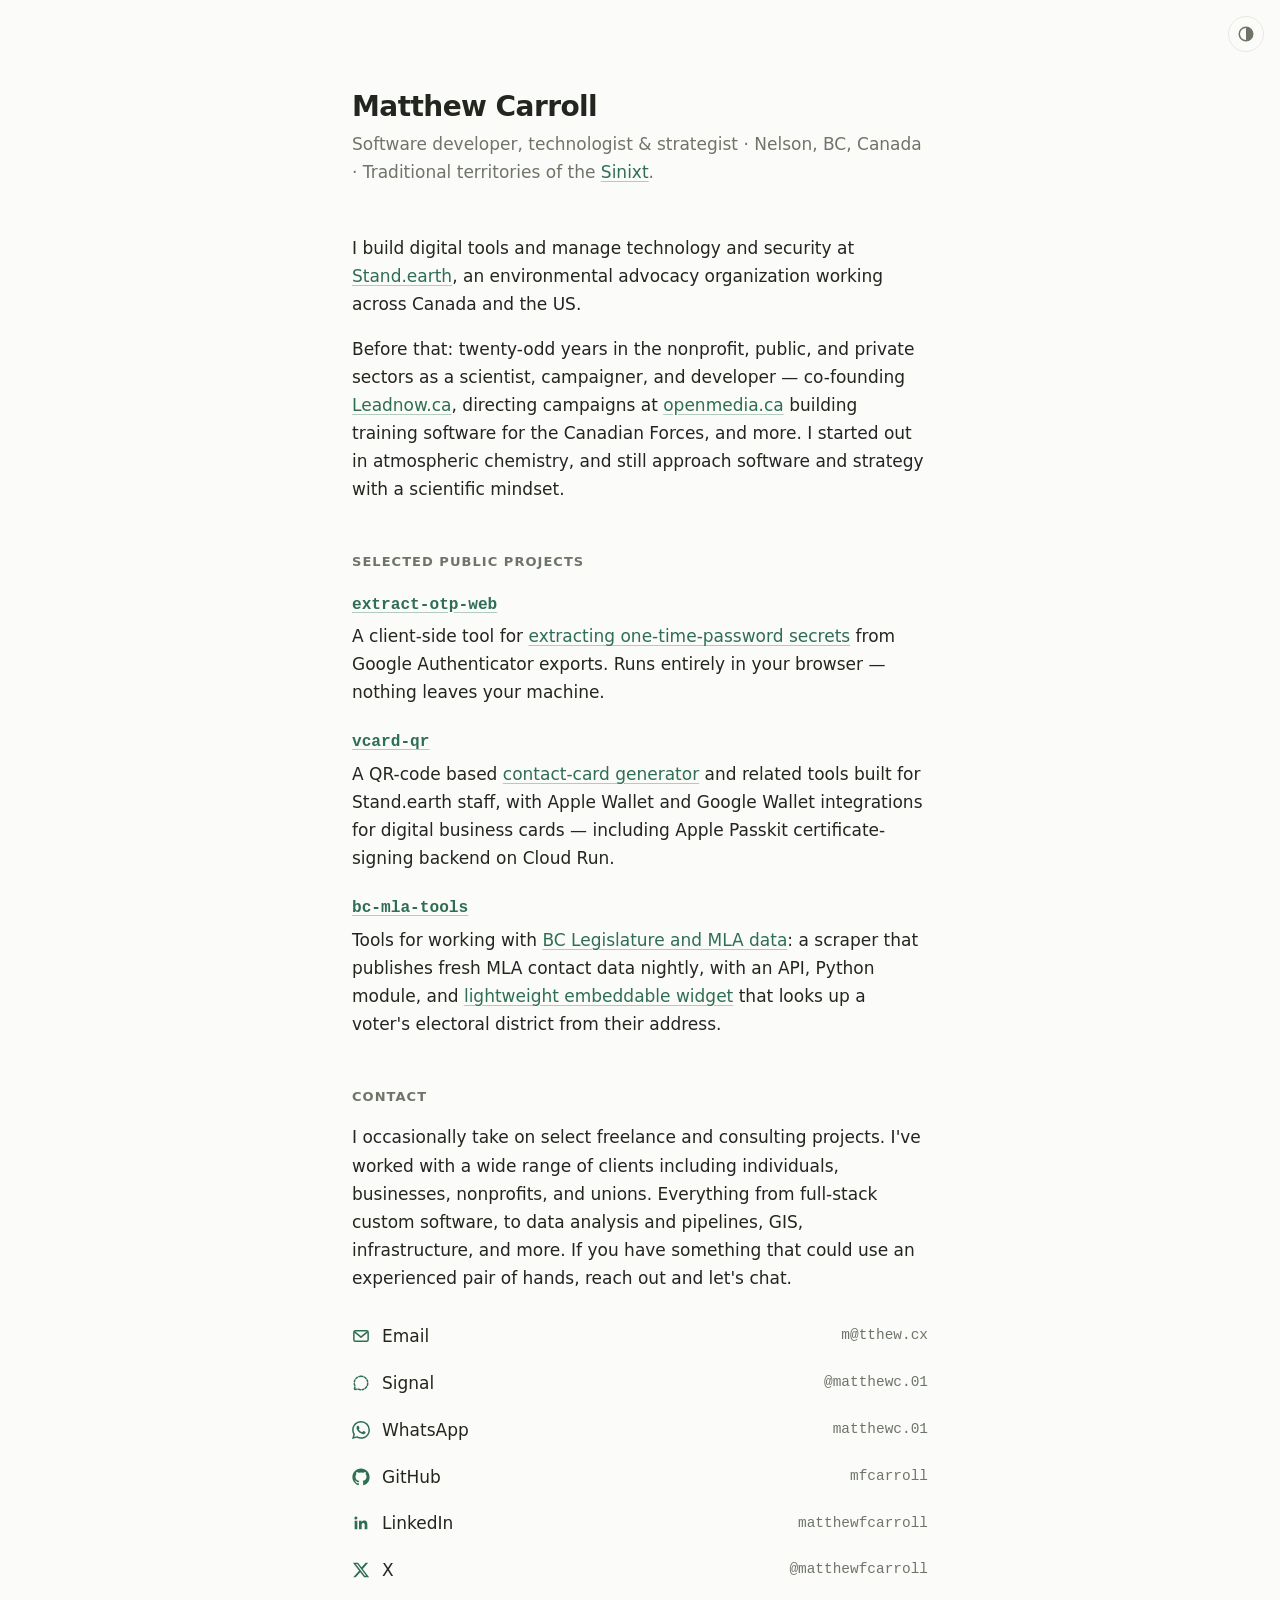
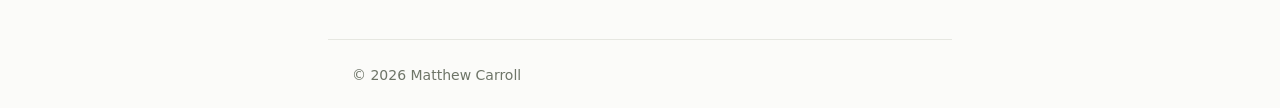
==== index.html @ 34e5c2fe "Initial landing page: bio, selected work, contact, adaptive theme, Pages deploy workflow" ====
<!doctype html>
<html lang="en">
  <head>
    <meta charset="utf-8" />
    <meta name="viewport" content="width=device-width, initial-scale=1" />
    <title>Matthew Carroll — Software Developer</title>
    <meta
      name="description"
      content="Matthew Carroll is a software developer, technologist and strategist in Nelson, BC, Canada."
    />
    <link rel="canonical" href="https://matthewcarroll.ca/" />
    <meta property="og:title" content="Matthew Carroll" />
    <meta
      property="og:description"
      content="Software developer technologist and strategist in Nelson, BC, Canada."
    />
    <meta property="og:url" content="https://matthewcarroll.ca/" />
    <meta property="og:type" content="website" />
    <link rel="icon" href="favicon.svg" type="image/svg+xml" />
    <meta
      name="theme-color"
      media="(prefers-color-scheme: light)"
      content="#fbfbf9"
    />
    <meta
      name="theme-color"
      media="(prefers-color-scheme: dark)"
      content="#15181b"
    />
    <script>
      // Apply a stored theme override before first paint to avoid a flash.
      (function () {
        var t = localStorage.getItem("theme");
        if (t === "light" || t === "dark")
          document.documentElement.dataset.theme = t;
      })();
    </script>
    <link rel="stylesheet" href="styles.css" />
  </head>
  <body>
    <button class="theme-toggle" type="button" aria-label="Theme: system">
      <svg
        class="icon-system"
        viewBox="0 0 24 24"
        width="18"
        height="18"
        aria-hidden="true"
      >
        <circle
          cx="12"
          cy="12"
          r="9"
          fill="none"
          stroke="currentColor"
          stroke-width="2"
        />
        <path d="M12 3a9 9 0 0 1 0 18z" fill="currentColor" />
      </svg>
      <svg
        class="icon-light"
        viewBox="0 0 24 24"
        width="18"
        height="18"
        aria-hidden="true"
      >
        <circle cx="12" cy="12" r="4.5" fill="currentColor" />
        <g stroke="currentColor" stroke-width="2" stroke-linecap="round">
          <path
            d="M12 2.5v2.5M12 19v2.5M2.5 12H5M19 12h2.5M5.3 5.3l1.8 1.8M16.9 16.9l1.8 1.8M18.7 5.3l-1.8 1.8M7.1 16.9l-1.8 1.8"
          />
        </g>
      </svg>
      <svg
        class="icon-dark"
        viewBox="0 0 24 24"
        width="18"
        height="18"
        aria-hidden="true"
      >
        <path
          d="M20.5 14.5A8.5 8.5 0 0 1 9.5 3.5a8.5 8.5 0 1 0 11 11z"
          fill="currentColor"
        />
      </svg>
    </button>

    <main>
      <header>
        <h1>Matthew Carroll</h1>
        <p class="tagline">
          Software developer, technologist &amp; strategist · Nelson, BC, Canada
          · Traditional territories of the
          <a href="https://sinixt.org/" target="_blank">Sinixt</a>.
        </p>
      </header>

      <section aria-label="About">
        <p>
          I build digital tools and manage technology and security at
          <a href="https://stand.earth" target="_blank">Stand.earth</a>, an
          environmental advocacy organization working across Canada and the US.
        </p>
        <p>
          Before that: twenty-odd years in the nonprofit, public, and private
          sectors as a scientist, campaigner, and developer — co-founding
          <a href="https://leadnow.ca" target="_blank">Leadnow.ca</a>, directing
          campaigns at
          <a href="https://openmedia.ca" target="_blank">openmedia.ca</a>
          building training software for the Canadian Forces, and more. I
          started out in atmospheric chemistry, and still approach software and
          strategy with a scientific mindset.
        </p>
      </section>

      <section aria-labelledby="work-heading">
        <h2 id="work-heading">Selected public projects</h2>
        <ul class="work">
          <li>
            <a
              href="https://github.com/mfcarroll/extract-otp-web"
              target="_blank"
              >extract-otp-web</a
            >
            <p>
              A client-side tool for
              <a
                href="https://mfcarroll.github.io/extract-otp-web/"
                target="_blank"
                >extracting one-time-password secrets</a
              >
              from Google Authenticator exports. Runs entirely in your browser —
              nothing leaves your machine.
            </p>
          </li>
          <li>
            <a href="https://github.com/Standearth/vcard-qr" target="_blank"
              >vcard-qr</a
            >
            <p>
              A QR-code based
              <a href="https://qr.stand.earth/" target="_blank"
                >contact-card generator</a
              >
              and related tools built for Stand.earth staff, with Apple Wallet
              and Google Wallet integrations for digital business cards —
              including Apple Passkit certificate-signing backend on Cloud Run.
            </p>
          </li>
          <li>
            <a href="https://github.com/Standearth/bc-mla-tools" target="_blank"
              >bc-mla-tools</a
            >
            <p>
              Tools for working with
              <a
                href="https://standearth.github.io/bc-mla-tools/"
                target="_blank"
                >BC Legislature and MLA data</a
              >: a scraper that publishes fresh MLA contact data nightly, with
              an API, Python module, and
              <a
                href="https://standearth.github.io/bc-mla-tools/lookup.html"
                target="_blank"
                >lightweight embeddable widget</a
              >
              that looks up a voter's electoral district from their address.
            </p>
          </li>
        </ul>
      </section>

      <section aria-labelledby="contact-heading">
        <h2 id="contact-heading">Contact</h2>
        <p>
          I occasionally take on select freelance and consulting projects. I've
          worked with a wide range of clients including individuals, businesses,
          nonprofits, and unions. Everything from full-stack custom software, to
          data analysis and pipelines, GIS, infrastructure, and more. If you
          have something that could use an experienced pair of hands, reach out
          and let's chat.
        </p>
        <ul class="contact">
          <li>
            <a href="mailto:m@tthew.cx">
              <svg
                viewBox="0 0 24 24"
                width="18"
                height="18"
                aria-hidden="true"
                fill="none"
                stroke="currentColor"
                stroke-width="2"
                stroke-linecap="round"
                stroke-linejoin="round"
              >
                <rect x="2.5" y="5" width="19" height="14" rx="2" />
                <path d="m3.5 6.5 8.5 7 8.5-7" />
              </svg>
              <span>Email</span>
              <span class="handle">m@tthew.cx</span>
            </a>
          </li>
          <li>
            <a
              href="https://signal.me/#eu/y4Be9GjrAKG7JLKjGydiETbgCJ66M61_4Q3n5W6xiPnIg-xng4dDgKh2PlTUxSi6"
              target="_blank"
            >
              <svg
                viewBox="0 0 24 24"
                width="18"
                height="18"
                aria-hidden="true"
                fill="none"
                stroke="currentColor"
                stroke-width="2"
                stroke-linecap="round"
              >
                <path
                  d="M12 3a9 9 0 1 1-4.3 16.9L3 21l1.1-4.7A9 9 0 0 1 12 3z"
                  stroke-dasharray="2.6 2.2"
                />
              </svg>
              <span>Signal</span>
              <span class="handle">@matthewc.01</span>
            </a>
          </li>
          <li>
            <a href="https://wa.me/matthewc.01" target="_blank">
              <svg
                viewBox="0 0 24 24"
                width="18"
                height="18"
                aria-hidden="true"
                fill="currentColor"
              >
                <path
                  d="M17.472 14.382c-.297-.149-1.758-.867-2.03-.967-.273-.099-.471-.148-.67.15-.197.297-.767.966-.94 1.164-.173.199-.347.223-.644.075-.297-.15-1.255-.463-2.39-1.475-.883-.788-1.48-1.761-1.653-2.059-.173-.297-.018-.458.13-.606.134-.133.297-.347.446-.52.149-.174.198-.298.298-.497.099-.198.05-.371-.025-.52-.075-.149-.669-1.612-.916-2.207-.242-.579-.487-.5-.669-.51-.173-.008-.371-.01-.57-.01-.198 0-.52.074-.792.372-.272.297-1.04 1.016-1.04 2.479 0 1.462 1.065 2.875 1.213 3.074.149.198 2.096 3.2 5.077 4.487.709.306 1.262.489 1.694.625.712.227 1.36.195 1.871.118.571-.085 1.758-.719 2.006-1.413.248-.694.248-1.289.173-1.413-.074-.124-.272-.198-.57-.347M12.05 21.785h-.004a9.87 9.87 0 0 1-5.031-1.378l-.361-.214-3.741.982.998-3.648-.235-.374a9.86 9.86 0 0 1-1.51-5.26c.001-5.45 4.436-9.884 9.888-9.884 2.64 0 5.122 1.03 6.988 2.898a9.825 9.825 0 0 1 2.893 6.994c-.003 5.45-4.437 9.884-9.885 9.884m8.413-18.297A11.815 11.815 0 0 0 12.05 0C5.495 0 .16 5.335.157 11.892c0 2.096.547 4.142 1.588 5.945L.057 24l6.305-1.654a11.882 11.882 0 0 0 5.683 1.448h.005c6.554 0 11.89-5.335 11.893-11.893a11.821 11.821 0 0 0-3.48-8.413z"
                />
              </svg>
              <span>WhatsApp</span>
              <span class="handle">matthewc.01</span>
            </a>
          </li>
          <li>
            <a href="https://github.com/mfcarroll" target="_blank">
              <svg
                viewBox="0 0 24 24"
                width="18"
                height="18"
                aria-hidden="true"
                fill="currentColor"
              >
                <path
                  d="M12 .5C5.65.5.5 5.65.5 12c0 5.08 3.29 9.39 7.86 10.91.58.11.79-.25.79-.55 0-.27-.01-1.17-.02-2.12-3.2.7-3.87-1.36-3.87-1.36-.52-1.33-1.28-1.68-1.28-1.68-1.04-.71.08-.7.08-.7 1.15.08 1.76 1.19 1.76 1.19 1.03 1.75 2.69 1.25 3.34.95.1-.74.4-1.25.72-1.53-2.55-.29-5.23-1.28-5.23-5.68 0-1.26.45-2.28 1.19-3.09-.12-.29-.52-1.46.11-3.05 0 0 .97-.31 3.17 1.18a11.03 11.03 0 0 1 5.78 0c2.2-1.49 3.17-1.18 3.17-1.18.63 1.59.23 2.76.11 3.05.74.81 1.19 1.83 1.19 3.09 0 4.41-2.69 5.38-5.25 5.67.41.35.77 1.05.77 2.12 0 1.53-.01 2.76-.01 3.14 0 .3.2.67.8.55A11.51 11.51 0 0 0 23.5 12C23.5 5.65 18.35.5 12 .5z"
                />
              </svg>
              <span>GitHub</span>
              <span class="handle">mfcarroll</span>
            </a>
          </li>
          <li>
            <a
              href="https://www.linkedin.com/in/matthewfcarroll/"
              target="_blank"
            >
              <svg
                viewBox="0 0 24 24"
                width="18"
                height="18"
                aria-hidden="true"
                fill="currentColor"
              >
                <path
                  d="M20.45 20.45h-3.56v-5.57c0-1.33-.02-3.04-1.85-3.04-1.85 0-2.14 1.45-2.14 2.94v5.67H9.34V9h3.42v1.56h.05c.48-.9 1.64-1.85 3.37-1.85 3.6 0 4.27 2.37 4.27 5.46v6.28zM5.34 7.43a2.07 2.07 0 1 1 0-4.13 2.07 2.07 0 0 1 0 4.13zM7.12 20.45H3.55V9h3.57v11.45z"
                />
              </svg>
              <span>LinkedIn</span>
              <span class="handle">matthewfcarroll</span>
            </a>
          </li>
          <li>
            <a href="https://x.com/matthewfcarroll" target="_blank">
              <svg
                viewBox="0 0 24 24"
                width="18"
                height="18"
                aria-hidden="true"
                fill="currentColor"
              >
                <path
                  d="M18.24 2.25h3.31l-7.23 8.26 8.5 11.24h-6.66l-5.21-6.82-5.97 6.82H1.67l7.73-8.84L1.25 2.25h6.83l4.71 6.23 5.45-6.23zm-1.16 17.52h1.83L7.08 4.13H5.12l11.96 15.64z"
                />
              </svg>
              <span>X</span>
              <span class="handle">@matthewfcarroll</span>
            </a>
          </li>
        </ul>
      </section>
    </main>

    <footer>
      <p>© 2026 Matthew Carroll</p>
    </footer>

    <script src="theme.js"></script>
  </body>
</html>
---- styles.css ----
/* Theme ------------------------------------------------------------------ */

:root {
  color-scheme: light dark;

  --bg: light-dark(#fbfbf9, #15181b);
  --text: light-dark(#22261f, #d5dbd4);
  --muted: light-dark(#6e7568, #8b948a);
  --accent: light-dark(#2e6e54, #82c3a5);
  --rule: light-dark(#e6e7e1, #2a2f33);
}

:root[data-theme="light"] {
  color-scheme: light;
}
:root[data-theme="dark"] {
  color-scheme: dark;
}

/* Base ------------------------------------------------------------------- */

* {
  box-sizing: border-box;
  margin: 0;
}

body {
  font-family:
    ui-sans-serif,
    system-ui,
    -apple-system,
    "Segoe UI",
    Roboto,
    "Helvetica Neue",
    Arial,
    sans-serif;
  font-size: 1.0625rem;
  line-height: 1.65;
  background: var(--bg);
  color: var(--text);
  -webkit-font-smoothing: antialiased;
}

@media (prefers-reduced-motion: no-preference) {
  body,
  a,
  .theme-toggle {
    transition:
      background-color 0.2s ease,
      color 0.2s ease,
      border-color 0.2s ease,
      text-decoration-color 0.2s ease;
  }
}

main {
  max-width: 39rem;
  margin-inline: auto;
  padding: clamp(3rem, 10vh, 6rem) 1.5rem 3rem;
}

section + section {
  margin-top: 3rem;
}

p + p {
  margin-top: 1em;
}

/* Type ------------------------------------------------------------------- */

h1 {
  font-size: 1.75rem;
  font-weight: 650;
  letter-spacing: -0.02em;
  line-height: 1.2;
}

.tagline {
  margin-top: 0.375rem;
  color: var(--muted);
}

header {
  margin-bottom: 3rem;
}

h2 {
  font-size: 0.8125rem;
  font-weight: 600;
  letter-spacing: 0.08em;
  text-transform: uppercase;
  color: var(--muted);
  margin-bottom: 1rem;
}

a {
  color: var(--accent);
  text-decoration: underline;
  text-decoration-color: color-mix(in srgb, var(--accent) 35%, transparent);
  text-underline-offset: 0.2em;
}

a:hover {
  text-decoration-color: currentColor;
}

:focus-visible {
  outline: 2px solid var(--accent);
  outline-offset: 3px;
  border-radius: 2px;
}

/* Selected work ---------------------------------------------------------- */

.work {
  list-style: none;
  padding: 0;
}

.work li + li {
  margin-top: 1.25rem;
}

.work li > a {
  font-weight: 550;
  font-family: ui-monospace, "SF Mono", Menlo, Consolas, monospace;
  font-size: 0.95em;
}

.work p {
  margin-top: 0.25rem;
}

/* Contact ---------------------------------------------------------------- */

.contact {
  list-style: none;
  padding: 0;
  margin-top: 1.5rem;
}

.contact li + li {
  margin-top: 0.375rem;
}

.contact a {
  display: flex;
  align-items: center;
  gap: 0.75rem;
  padding: 0.4rem 0.5rem;
  margin-inline: -0.5rem;
  border-radius: 6px;
  color: var(--text);
  text-decoration: none;
}

.contact a:hover {
  background: color-mix(in srgb, var(--accent) 9%, transparent);
}

.contact svg {
  flex-shrink: 0;
  color: var(--accent);
}

.contact .handle {
  margin-left: auto;
  color: var(--muted);
  font-family: ui-monospace, "SF Mono", Menlo, Consolas, monospace;
  font-size: 0.85em;
}

@media (max-width: 26rem) {
  .contact a {
    flex-wrap: wrap;
    row-gap: 0;
  }

  .contact .handle {
    margin-left: 0;
    flex-basis: 100%;
    padding-left: calc(18px + 0.75rem);
  }
}

/* Theme toggle ------------------------------------------------------------ */

.theme-toggle {
  position: fixed;
  top: 1rem;
  right: 1rem;
  display: grid;
  place-items: center;
  width: 2.25rem;
  height: 2.25rem;
  padding: 0;
  border: 1px solid var(--rule);
  border-radius: 50%;
  background: var(--bg);
  color: var(--muted);
  cursor: pointer;
}

.theme-toggle:hover {
  color: var(--accent);
  border-color: var(--accent);
}

.theme-toggle svg {
  display: none;
}

:root:not([data-theme]) .icon-system,
:root[data-theme="light"] .icon-light,
:root[data-theme="dark"] .icon-dark {
  display: block;
}

/* Footer ------------------------------------------------------------------ */

footer {
  max-width: 39rem;
  margin-inline: auto;
  padding: 1.5rem;
  border-top: 1px solid var(--rule);
  color: var(--muted);
  font-size: 0.875rem;
}
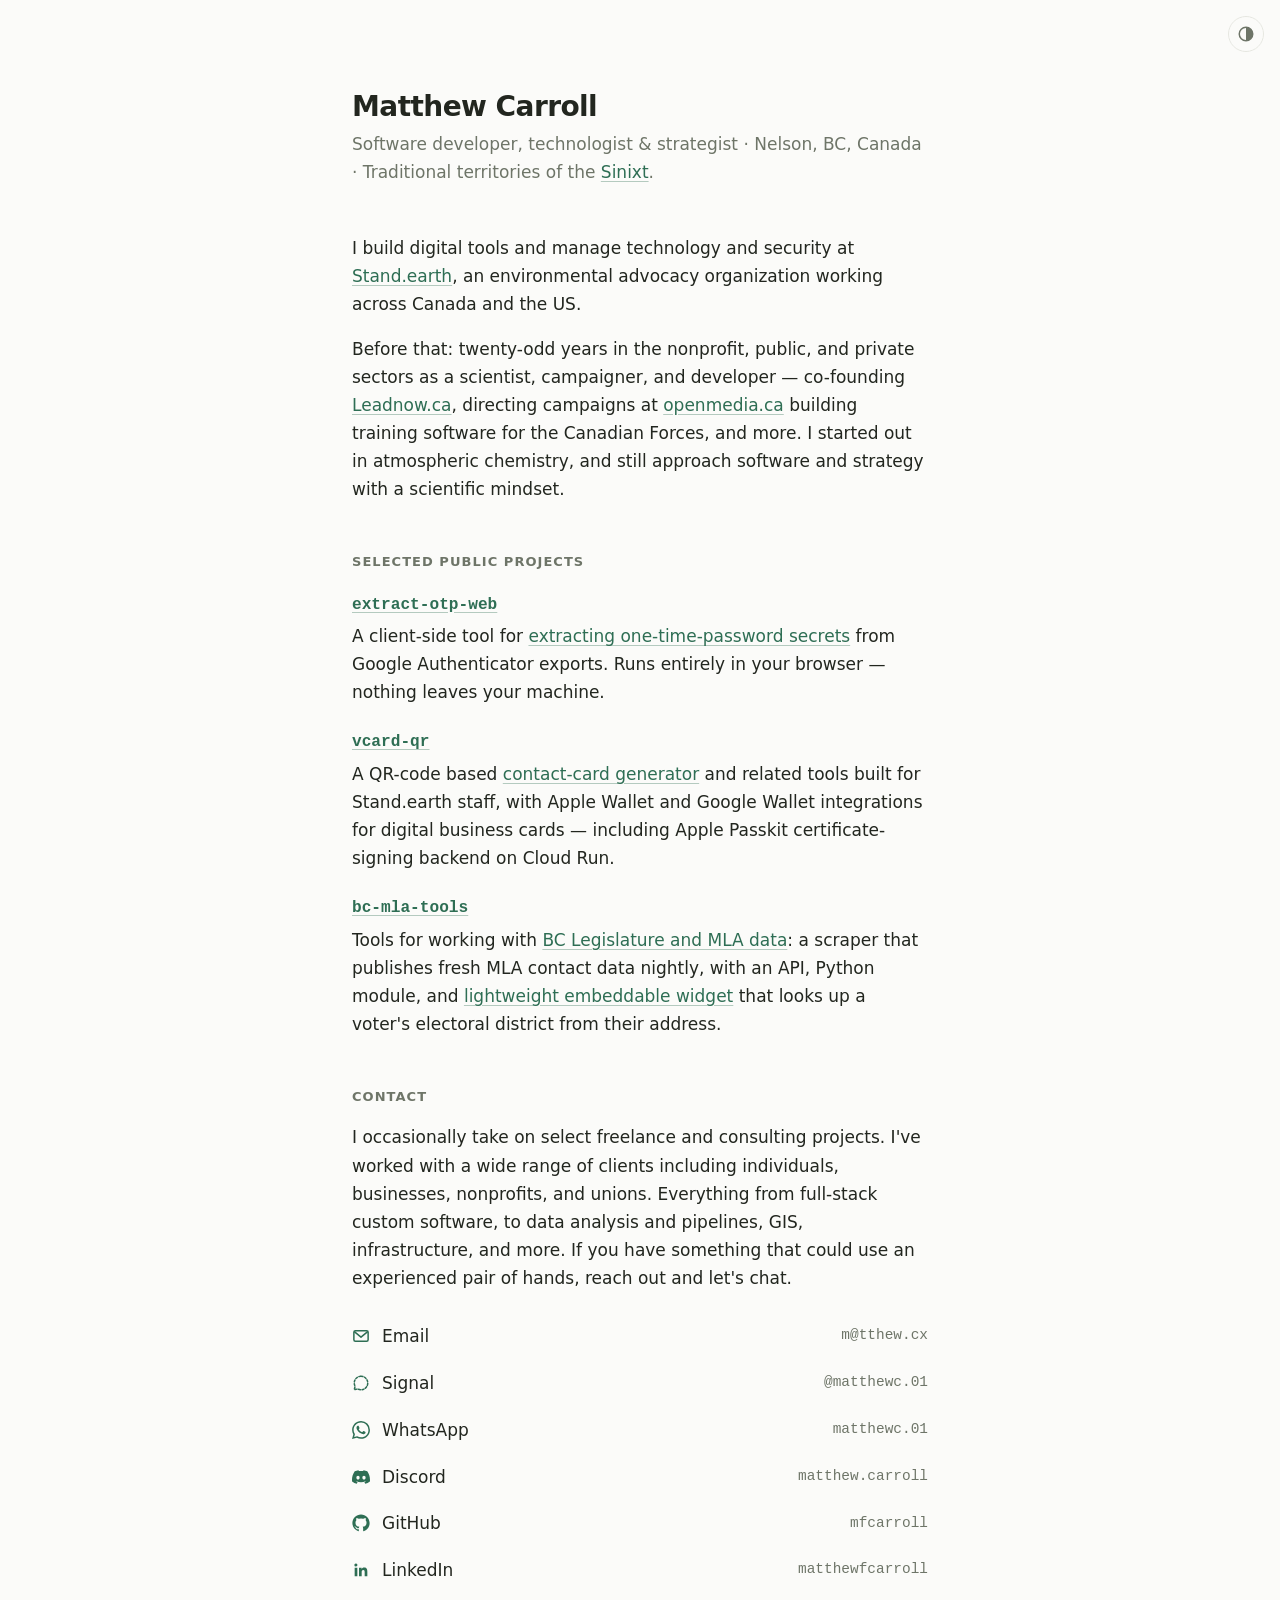
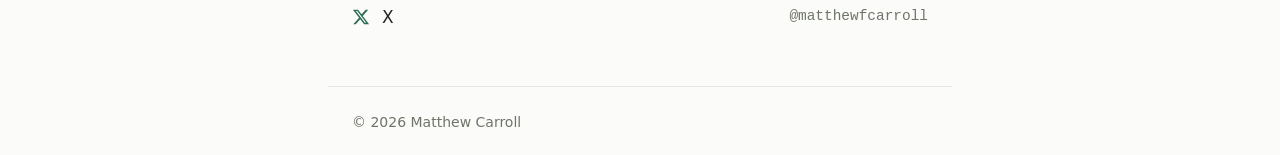
==== commit bdb17518: "feat: add Discord to contact links Co-Authored-By: Claude Opus 5.5 <noreply@anthropic.com>" ====
--- a/index.html
+++ b/index.html
@@ -242,6 +242,26 @@
             </a>
           </li>
           <li>
+            <a
+              href="https://discord.com/users/486293101108002816"
+              target="_blank"
+            >
+              <svg
+                viewBox="0 0 24 24"
+                width="18"
+                height="18"
+                aria-hidden="true"
+                fill="currentColor"
+              >
+                <path
+                  d="M20.317 4.3698a19.7913 19.7913 0 0 0-4.8851-1.5152.0741.0741 0 0 0-.0785.0371c-.211.3753-.4447.8648-.6083 1.2495-1.8447-.2762-3.68-.2762-5.4868 0-.1636-.3933-.4058-.8742-.6177-1.2495a.077.077 0 0 0-.0785-.037 19.7363 19.7363 0 0 0-4.8852 1.515.0699.0699 0 0 0-.0321.0277C.5334 9.0458-.319 13.5799.0992 18.0578a.0824.0824 0 0 0 .0312.0561c2.0528 1.5076 4.0413 2.4228 5.9929 3.0294a.0777.0777 0 0 0 .0842-.0276c.4616-.6304.8731-1.2952 1.226-1.9942a.076.076 0 0 0-.0416-.1057c-.6528-.2476-1.2743-.5495-1.8722-.8923a.077.077 0 0 1-.0076-.1277c.1258-.0943.2517-.1923.3718-.2914a.0743.0743 0 0 1 .0776-.0105c3.9278 1.7933 8.18 1.7933 12.0614 0a.0739.0739 0 0 1 .0785.0095c.1202.099.246.1981.3728.2924a.077.077 0 0 1-.0066.1276 12.2986 12.2986 0 0 1-1.873.8914.0766.0766 0 0 0-.0407.1067c.3604.698.7719 1.3628 1.225 1.9932a.076.076 0 0 0 .0842.0286c1.961-.6067 3.9495-1.5219 6.0023-3.0294a.077.077 0 0 0 .0313-.0552c.5004-5.177-.8382-9.6739-3.5485-13.6604a.061.061 0 0 0-.0312-.0286zM8.02 15.3312c-1.1825 0-2.1569-1.0857-2.1569-2.419 0-1.3332.9555-2.4189 2.157-2.4189 1.2108 0 2.1757 1.0952 2.1568 2.419 0 1.3332-.9555 2.4189-2.1569 2.4189zm7.9748 0c-1.1825 0-2.1569-1.0857-2.1569-2.419 0-1.3332.9554-2.4189 2.1569-2.4189 1.2108 0 2.1757 1.0952 2.1568 2.419 0 1.3332-.946 2.4189-2.1568 2.4189z"
+                />
+              </svg>
+              <span>Discord</span>
+              <span class="handle">matthew.carroll</span>
+            </a>
+          </li>
+          <li>
             <a href="https://github.com/mfcarroll" target="_blank">
               <svg
                 viewBox="0 0 24 24"
--- a/styles.css
+++ b/styles.css
@@ -227,3 +227,14 @@
   color: var(--muted);
   font-size: 0.875rem;
 }
+
+/* Error Page -------------------------------------------------------------- */
+
+.error-page h1 {
+  font-size: 2em;
+  font-weight: normal;
+}
+.error-page span {
+  font-family: "Times New Roman", Times, Georgia, serif;
+  letter-spacing: 0.05em;
+}
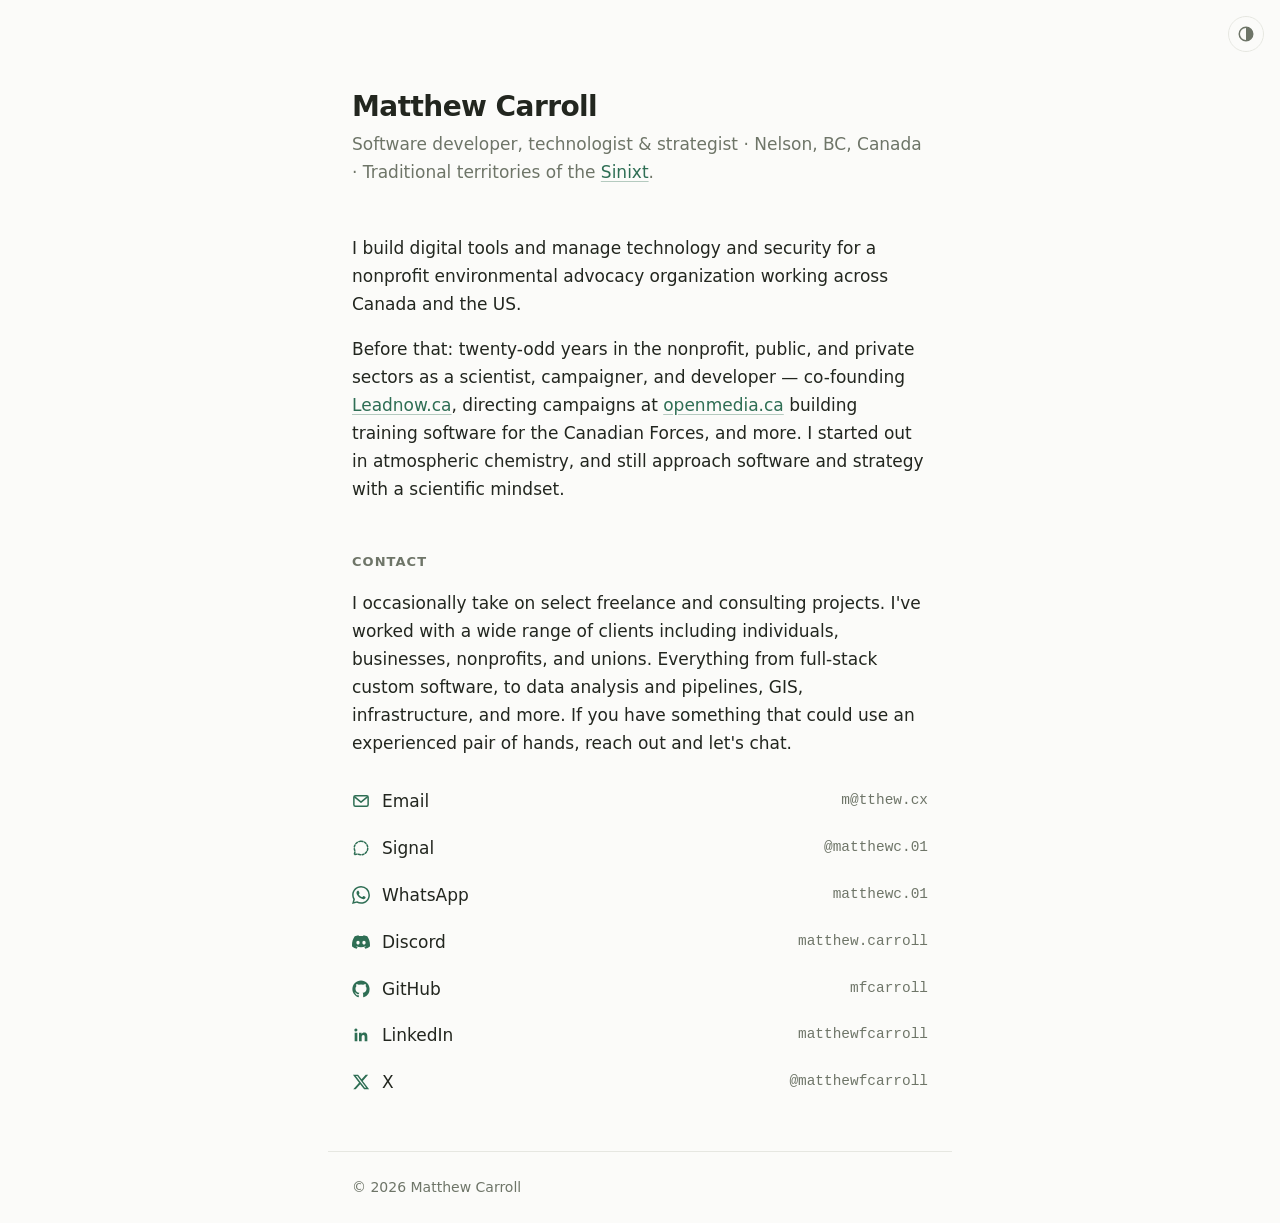
==== commit 8c05d04f: "content: remove projects" ====
--- a/index.html
+++ b/index.html
@@ -96,9 +96,9 @@
 
       <section aria-label="About">
         <p>
-          I build digital tools and manage technology and security at
-          <a href="https://stand.earth" target="_blank">Stand.earth</a>, an
-          environmental advocacy organization working across Canada and the US.
+          I build digital tools and manage technology and security for a
+          nonprofit environmental advocacy organization working across Canada
+          and the US.
         </p>
         <p>
           Before that: twenty-odd years in the nonprofit, public, and private
@@ -112,63 +112,6 @@
         </p>
       </section>
 
-      <section aria-labelledby="work-heading">
-        <h2 id="work-heading">Selected public projects</h2>
-        <ul class="work">
-          <li>
-            <a
-              href="https://github.com/mfcarroll/extract-otp-web"
-              target="_blank"
-              >extract-otp-web</a
-            >
-            <p>
-              A client-side tool for
-              <a
-                href="https://mfcarroll.github.io/extract-otp-web/"
-                target="_blank"
-                >extracting one-time-password secrets</a
-              >
-              from Google Authenticator exports. Runs entirely in your browser —
-              nothing leaves your machine.
-            </p>
-          </li>
-          <li>
-            <a href="https://github.com/Standearth/vcard-qr" target="_blank"
-              >vcard-qr</a
-            >
-            <p>
-              A QR-code based
-              <a href="https://qr.stand.earth/" target="_blank"
-                >contact-card generator</a
-              >
-              and related tools built for Stand.earth staff, with Apple Wallet
-              and Google Wallet integrations for digital business cards —
-              including Apple Passkit certificate-signing backend on Cloud Run.
-            </p>
-          </li>
-          <li>
-            <a href="https://github.com/Standearth/bc-mla-tools" target="_blank"
-              >bc-mla-tools</a
-            >
-            <p>
-              Tools for working with
-              <a
-                href="https://standearth.github.io/bc-mla-tools/"
-                target="_blank"
-                >BC Legislature and MLA data</a
-              >: a scraper that publishes fresh MLA contact data nightly, with
-              an API, Python module, and
-              <a
-                href="https://standearth.github.io/bc-mla-tools/lookup.html"
-                target="_blank"
-                >lightweight embeddable widget</a
-              >
-              that looks up a voter's electoral district from their address.
-            </p>
-          </li>
-        </ul>
-      </section>
-
       <section aria-labelledby="contact-heading">
         <h2 id="contact-heading">Contact</h2>
         <p>
